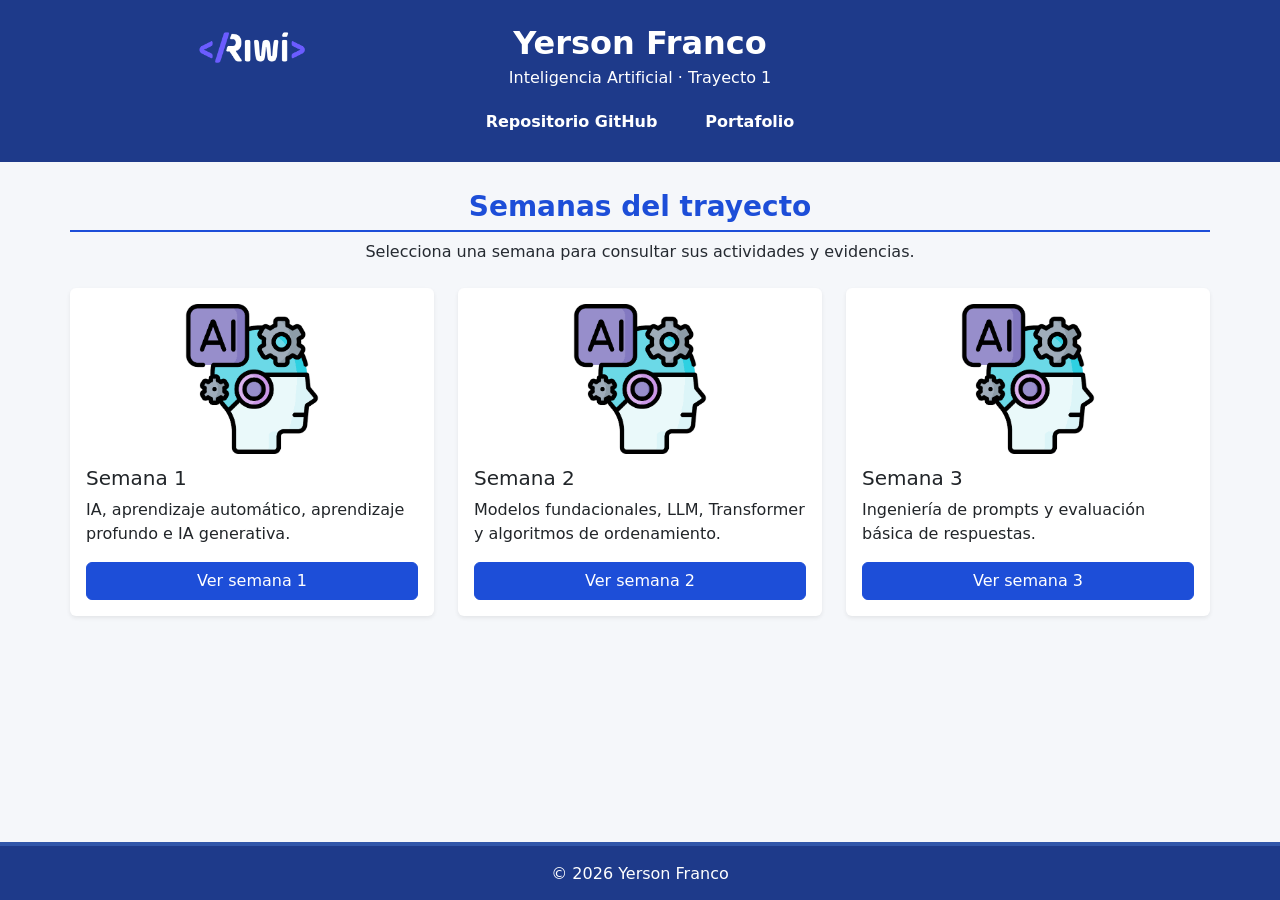
==== index.html @ 140fbae7 "feat: crea la portada y estructura inicial del portafolio de IA" ====
<!DOCTYPE html>
<html lang="es">
<head>
  <meta charset="UTF-8">
  <meta name="viewport" content="width=device-width, initial-scale=1.0">
  <meta name="description" content="Repositorio académico de Inteligencia Artificial, Trayecto 1, de Yerson Franco.">
  <title>Inteligencia Artificial · Trayecto 1 | Yerson Franco</title>
  <link href="https://cdn.jsdelivr.net/npm/bootstrap@5.3.3/dist/css/bootstrap.min.css" rel="stylesheet">
  <link rel="stylesheet" href="css/style.css">
</head>
<body>
  <header class="bg-oscuro text-white text-center py-4 px-3">
    <div class="site-header-brand">
      <img class="riwi-logo" src="img/riwi.png" alt="Logo de Riwi">
      <div>
        <h1 class="h2 fw-bold mb-1">Yerson Franco</h1>
        <p class="mb-3">Inteligencia Artificial · Trayecto 1</p>
      </div>
    </div>
    <nav class="nav justify-content-center gap-3" aria-label="Enlaces del proyecto">
      <a class="nav-link text-white fw-bold py-1" href="https://github.com/YersonFranco/inteligencia_artificial" target="_blank" rel="noopener noreferrer">Repositorio GitHub</a>
      <a class="nav-link text-white fw-bold py-1" href="https://yersonfranco.github.io/Portafolio-web/" target="_blank" rel="noopener noreferrer">Portafolio</a>
    </nav>
  </header>
  <main class="contenido-principal">
    <section aria-labelledby="semanas-title">
      <h2 class="h3 fw-bold titulo-seccion text-center" id="semanas-title">Semanas del trayecto</h2>
      <p class="text-center mb-4">Selecciona una semana para consultar sus actividades y evidencias.</p>
      <div class="row row-cols-1 row-cols-md-3 g-4">
        <div class="col">
          <article class="card h-100 border-0 shadow-sm tarjeta-semana">
            <div class="card-body p-3">
              <img class="icono-semana" src="img/icon.png" alt="Ilustración de algoritmos y programación">
              <h3 class="h5">Semana 1</h3>
              <p>IA, aprendizaje automático, aprendizaje profundo e IA generativa.</p>
              <a class="btn btn-primary w-100" href="trayecto_1/semana_1/index.html">Ver semana 1</a>
            </div>
          </article>
        </div>
        <div class="col">
          <article class="card h-100 border-0 shadow-sm tarjeta-semana">
            <div class="card-body p-3">
              <img class="icono-semana" src="img/icon.png" alt="Ilustración de algoritmos y programación">
              <h3 class="h5">Semana 2</h3>
              <p>Modelos fundacionales, LLM, Transformer y algoritmos de ordenamiento.</p>
              <a class="btn btn-primary w-100" href="trayecto_1/semana_2/index.html">Ver semana 2</a>
            </div>
          </article>
        </div>
        <div class="col">
          <article class="card h-100 border-0 shadow-sm tarjeta-semana">
            <div class="card-body p-3">
              <img class="icono-semana" src="img/icon.png" alt="Ilustración de algoritmos y programación">
              <h3 class="h5">Semana 3</h3>
              <p>Ingeniería de prompts y evaluación básica de respuestas.</p>
              <a class="btn btn-primary w-100" href="trayecto_1/semana_3/index.html">Ver semana 3</a>
            </div>
          </article>
        </div>
      </div>
    </section>
  </main>
  <footer class="pie">
    <p>© 2026 Yerson Franco</p>
  </footer>
</body>
</html>
---- css/style.css ----
:root {
  --bs-primary: #1d4ed8;
  --bs-primary-rgb: 29, 78, 216;
}

html { height: 100%; }

body {
  display: flex;
  flex-direction: column;
  min-height: 100%;
  margin: 0;
  background-color: #f5f7fa;
  color: #252a31;
}

.bg-oscuro {
  background-color: #1e3a8a;
}

.site-header-brand {
  position: relative;
  max-width: 900px;
  margin: 0 auto;
}

.riwi-logo {
  position: absolute;
  top: 50%;
  left: 0;
  width: 124px;
  height: 62px;
  object-fit: contain;
  transform: translateY(-65%);
}

.contenido-principal {
  flex: 1;
  width: min(92%, 1140px);
  margin: 28px auto 36px;
}

.contenedor-semana {
  flex: 1;
  width: min(92%, 900px);
  margin: 28px auto 36px;
}

.titulo-seccion {
  margin-bottom: 8px;
  padding-bottom: 6px;
  border-bottom: 2px solid #1d4ed8;
  color: #1d4ed8;
}

.icono-semana {
  display: block;
  width: 160px;
  height: 150px;
  margin: 0 auto 12px;
  object-fit: contain;
}

.tarjeta-semana {
  display: flex;
  flex-direction: column;
}

.tarjeta-semana .card-body {
  display: flex;
  flex: 1;
  flex-direction: column;
}

.tarjeta-semana .btn {
  margin-top: auto;
}

.contenido-semana {
  padding: 18px;
  border: 0;
  border-radius: 6px;
  background-color: #fff;
  box-shadow: 0 2px 5px #00000018;
}

.enlace-semana {
  color: #1d4ed8;
  font-weight: 600;
  text-decoration: none;
}

.enlace-semana:hover {
  color: #1e3a8a;
  text-decoration: underline;
}

.pie {
  margin-top: auto;
  padding: 16px 16px 14px;
  border-top: 4px solid #3156a9;
  background-color: #1e3a8a;
  color: #fff;
  text-align: center;
}

.pie p { margin: 0; }

.pie small { color: #dce5ff; }

.btn-primary {
  --bs-btn-bg: #1d4ed8;
  --bs-btn-border-color: #1d4ed8;
  --bs-btn-hover-bg: #1e3a8a;
  --bs-btn-hover-border-color: #1e3a8a;
  --bs-btn-active-bg: #1e3a8a;
  --bs-btn-active-border-color: #1e3a8a;
}

.btn:focus-visible,
.nav-link:focus-visible,
.enlace-semana:focus-visible {
  outline: 3px solid #f3c969;
  outline-offset: 3px;
}

@media (max-width: 576px) {
  .riwi-logo {
    position: static;
    display: block;
    width: 112px;
    height: 56px;
    margin: 0 auto 12px;
    transform: none;
  }

  .contenido-principal,
  .contenedor-semana {
    width: 92%;
  }
}
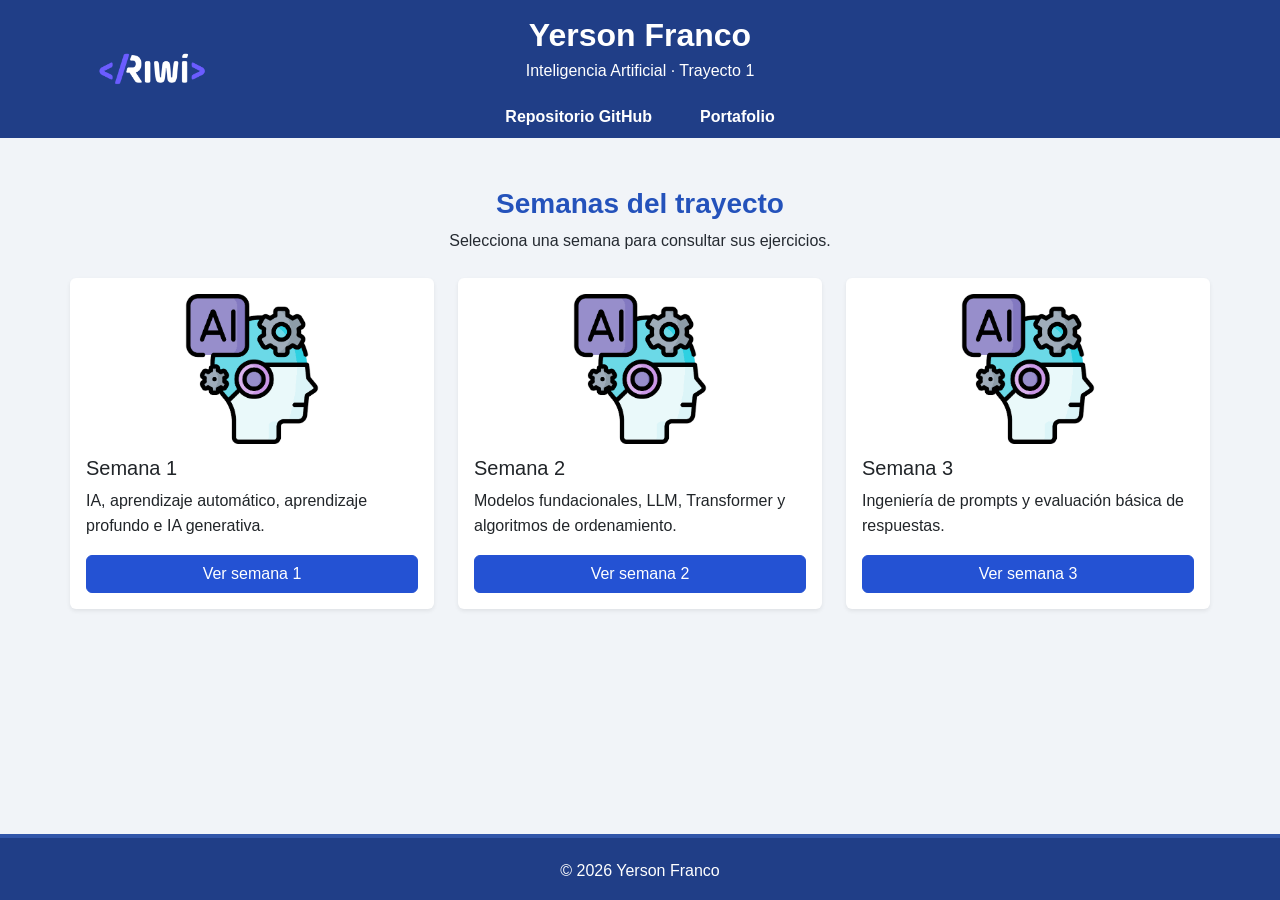
==== commit 0b174357: "style(portada): alinea IA con Algoritmia" ====
--- a/index.html
+++ b/index.html
@@ -24,13 +24,13 @@
   </header>
   <main class="contenido-principal">
     <section aria-labelledby="semanas-title">
-      <h2 class="h3 fw-bold titulo-seccion text-center" id="semanas-title">Semanas del trayecto</h2>
-      <p class="text-center mb-4">Selecciona una semana para consultar sus actividades y evidencias.</p>
+      <h2 class="h3 fw-bold titulo-portada text-center" id="semanas-title">Semanas del trayecto</h2>
+      <p class="text-center mb-4">Selecciona una semana para consultar sus ejercicios.</p>
       <div class="row row-cols-1 row-cols-md-3 g-4">
         <div class="col">
           <article class="card h-100 border-0 shadow-sm tarjeta-semana">
             <div class="card-body p-3">
-              <img class="icono-semana" src="img/icon.png" alt="Ilustración de algoritmos y programación">
+              <img class="icono-semana" src="img/icon.png" alt="Ilustración de inteligencia artificial">
               <h3 class="h5">Semana 1</h3>
               <p>IA, aprendizaje automático, aprendizaje profundo e IA generativa.</p>
               <a class="btn btn-primary w-100" href="trayecto_1/semana_1/index.html">Ver semana 1</a>
@@ -40,7 +40,7 @@
         <div class="col">
           <article class="card h-100 border-0 shadow-sm tarjeta-semana">
             <div class="card-body p-3">
-              <img class="icono-semana" src="img/icon.png" alt="Ilustración de algoritmos y programación">
+              <img class="icono-semana" src="img/icon.png" alt="Ilustración de inteligencia artificial">
               <h3 class="h5">Semana 2</h3>
               <p>Modelos fundacionales, LLM, Transformer y algoritmos de ordenamiento.</p>
               <a class="btn btn-primary w-100" href="trayecto_1/semana_2/index.html">Ver semana 2</a>
@@ -50,7 +50,7 @@
         <div class="col">
           <article class="card h-100 border-0 shadow-sm tarjeta-semana">
             <div class="card-body p-3">
-              <img class="icono-semana" src="img/icon.png" alt="Ilustración de algoritmos y programación">
+              <img class="icono-semana" src="img/icon.png" alt="Ilustración de inteligencia artificial">
               <h3 class="h5">Semana 3</h3>
               <p>Ingeniería de prompts y evaluación básica de respuestas.</p>
               <a class="btn btn-primary w-100" href="trayecto_1/semana_3/index.html">Ver semana 3</a>
--- a/css/style.css
+++ b/css/style.css
@@ -1,6 +1,6 @@
 :root {
-  --bs-primary: #1d4ed8;
-  --bs-primary-rgb: 29, 78, 216;
+  --bs-primary: #2452bb;
+  --bs-primary-rgb: 36, 82, 187;
 }
 
 html { height: 100%; }
@@ -10,34 +10,38 @@
   flex-direction: column;
   min-height: 100%;
   margin: 0;
-  background-color: #f5f7fa;
+  background-color: #f1f4f8;
   color: #252a31;
+  font-family: Arial, sans-serif;
+  line-height: 1.6;
 }
 
 .bg-oscuro {
-  background-color: #1e3a8a;
+  position: relative;
+  padding: 16px 16px 4px !important;
+  background-color: #203e87;
 }
 
 .site-header-brand {
-  position: relative;
-  max-width: 900px;
+  position: static;
+  max-width: 1100px;
   margin: 0 auto;
 }
 
 .riwi-logo {
   position: absolute;
   top: 50%;
-  left: 0;
+  left: max(16px, calc((100% - 1100px) / 2));
   width: 124px;
   height: 62px;
   object-fit: contain;
-  transform: translateY(-65%);
+  transform: translateY(-50%);
 }
 
 .contenido-principal {
   flex: 1;
   width: min(92%, 1140px);
-  margin: 28px auto 36px;
+  margin: 49px auto 36px;
 }
 
 .contenedor-semana {
@@ -50,7 +54,12 @@
   margin-bottom: 8px;
   padding-bottom: 6px;
   border-bottom: 2px solid #1d4ed8;
-  color: #1d4ed8;
+  color: #2452bb;
+}
+
+.titulo-portada {
+  margin-bottom: 8px;
+  color: #2452bb;
 }
 
 .icono-semana {
@@ -97,9 +106,9 @@
 
 .pie {
   margin-top: auto;
-  padding: 16px 16px 14px;
+  padding: 20px 16px 16px;
   border-top: 4px solid #3156a9;
-  background-color: #1e3a8a;
+  background-color: #203e87;
   color: #fff;
   text-align: center;
 }
@@ -108,13 +117,28 @@
 
 .pie small { color: #dce5ff; }
 
+.pie-navegacion {
+  margin-bottom: 8px;
+}
+
+.pie-navegacion a {
+  color: #fff;
+  font-weight: 600;
+  text-decoration: none;
+}
+
+.pie-navegacion a:hover {
+  color: #dce5ff;
+  text-decoration: underline;
+}
+
 .btn-primary {
-  --bs-btn-bg: #1d4ed8;
-  --bs-btn-border-color: #1d4ed8;
-  --bs-btn-hover-bg: #1e3a8a;
-  --bs-btn-hover-border-color: #1e3a8a;
-  --bs-btn-active-bg: #1e3a8a;
-  --bs-btn-active-border-color: #1e3a8a;
+  --bs-btn-bg: #2452d3;
+  --bs-btn-border-color: #2452d3;
+  --bs-btn-hover-bg: #173eaa;
+  --bs-btn-hover-border-color: #173eaa;
+  --bs-btn-active-bg: #173eaa;
+  --bs-btn-active-border-color: #173eaa;
 }
 
 .btn:focus-visible,
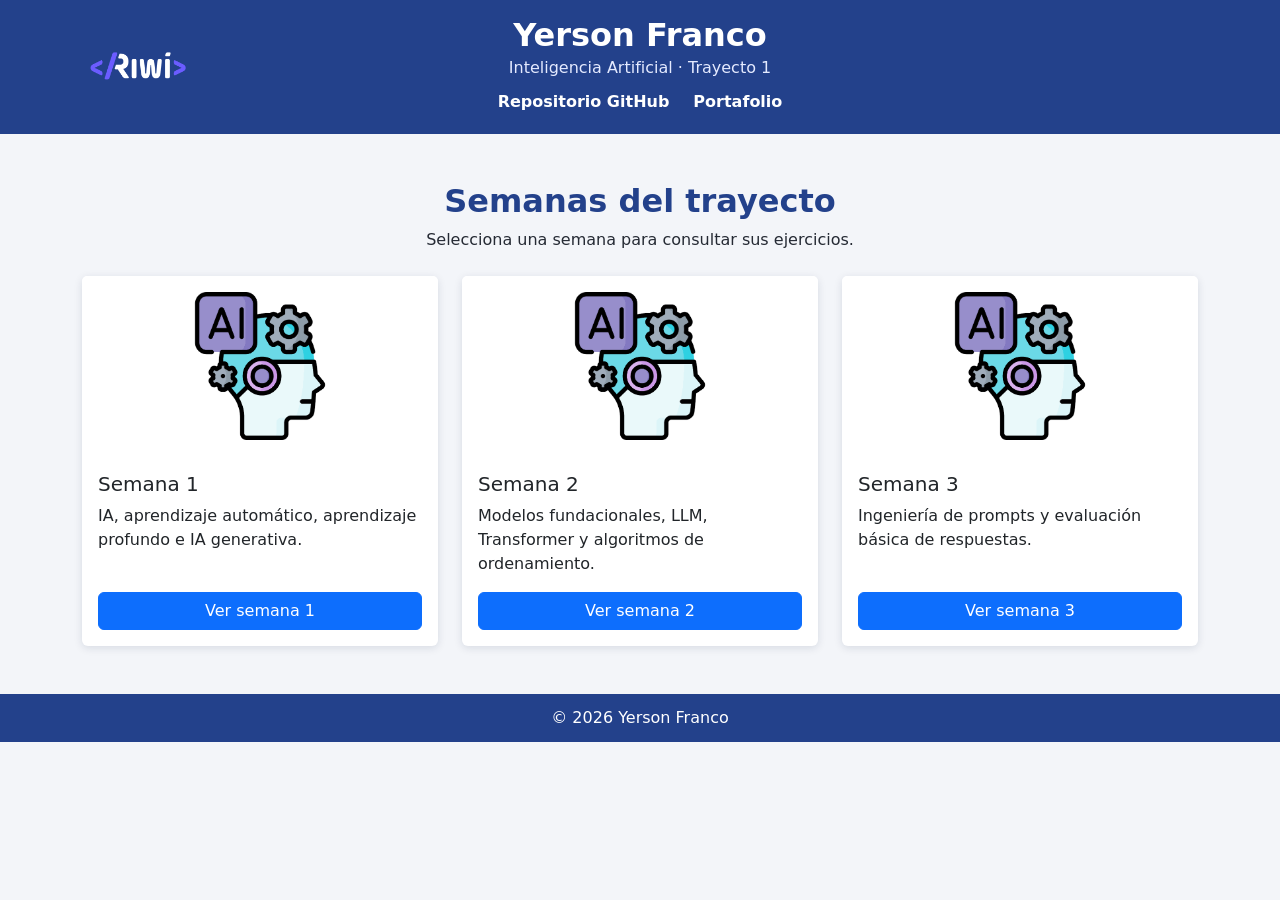
==== commit 97f86c33: "style(portada): replica estructura de Algoritmia" ====
--- a/index.html
+++ b/index.html
@@ -5,55 +5,63 @@
   <meta name="viewport" content="width=device-width, initial-scale=1.0">
   <meta name="description" content="Repositorio académico de Inteligencia Artificial, Trayecto 1, de Yerson Franco.">
   <title>Inteligencia Artificial · Trayecto 1 | Yerson Franco</title>
-  <link href="https://cdn.jsdelivr.net/npm/bootstrap@5.3.3/dist/css/bootstrap.min.css" rel="stylesheet">
+  <link href="https://cdn.jsdelivr.net/npm/bootstrap@5.3.9/dist/css/bootstrap.min.css" rel="stylesheet"
+    integrity="sha384-yEPZ7jP9S0QKiUQ0m3jjsO4ProIW7wvR9gXkI7JOGa2XVsw53Yke2bsdkBbjmmiX" crossorigin="anonymous">
   <link rel="stylesheet" href="css/style.css">
 </head>
 <body>
-  <header class="bg-oscuro text-white text-center py-4 px-3">
-    <div class="site-header-brand">
-      <img class="riwi-logo" src="img/riwi.png" alt="Logo de Riwi">
-      <div>
-        <h1 class="h2 fw-bold mb-1">Yerson Franco</h1>
-        <p class="mb-3">Inteligencia Artificial · Trayecto 1</p>
+  <header class="encabezado text-white">
+    <div class="container">
+      <div class="row align-items-center text-center">
+        <div class="col-12 col-md-3 text-md-start">
+          <img class="logo-riwi" src="img/riwi.png" alt="Riwi">
+        </div>
+        <div class="col-12 col-md-6">
+          <h1>Yerson Franco</h1>
+          <p class="encabezado-subtitulo">Inteligencia Artificial · Trayecto 1</p>
+          <nav class="enlaces-proyecto d-flex flex-wrap justify-content-center gap-4" aria-label="Enlaces del proyecto">
+            <a href="https://github.com/YersonFranco/inteligencia_artificial" target="_blank" rel="noopener noreferrer">Repositorio GitHub</a>
+            <a href="https://yersonfranco.github.io/Portafolio-web/" target="_blank" rel="noopener noreferrer">Portafolio</a>
+          </nav>
+        </div>
+        <div class="col-md-3 d-none d-md-block" aria-hidden="true"></div>
       </div>
     </div>
-    <nav class="nav justify-content-center gap-3" aria-label="Enlaces del proyecto">
-      <a class="nav-link text-white fw-bold py-1" href="https://github.com/YersonFranco/inteligencia_artificial" target="_blank" rel="noopener noreferrer">Repositorio GitHub</a>
-      <a class="nav-link text-white fw-bold py-1" href="https://yersonfranco.github.io/Portafolio-web/" target="_blank" rel="noopener noreferrer">Portafolio</a>
-    </nav>
   </header>
-  <main class="contenido-principal">
+  <main class="container py-5">
     <section aria-labelledby="semanas-title">
-      <h2 class="h3 fw-bold titulo-portada text-center" id="semanas-title">Semanas del trayecto</h2>
-      <p class="text-center mb-4">Selecciona una semana para consultar sus ejercicios.</p>
-      <div class="row row-cols-1 row-cols-md-3 g-4">
-        <div class="col">
-          <article class="card h-100 border-0 shadow-sm tarjeta-semana">
-            <div class="card-body p-3">
-              <img class="icono-semana" src="img/icon.png" alt="Ilustración de inteligencia artificial">
-              <h3 class="h5">Semana 1</h3>
-              <p>IA, aprendizaje automático, aprendizaje profundo e IA generativa.</p>
-              <a class="btn btn-primary w-100" href="trayecto_1/semana_1/index.html">Ver semana 1</a>
+      <div class="text-center mb-4">
+        <h2 id="semanas-title" class="titulo-portada">Semanas del trayecto</h2>
+        <p class="mb-0">Selecciona una semana para consultar sus ejercicios.</p>
+      </div>
+      <div class="row g-4">
+        <div class="col-12 col-md-6 col-lg-4">
+          <article class="card tarjeta-semana h-100">
+            <img src="img/icon.png" class="card-img-top imagen-tarjeta" alt="Ilustración de inteligencia artificial">
+            <div class="card-body d-flex flex-column">
+              <h3 class="card-title h5">Semana 1</h3>
+              <p class="card-text">IA, aprendizaje automático, aprendizaje profundo e IA generativa.</p>
+              <a class="btn btn-primary mt-auto" href="trayecto_1/semana_1/index.html">Ver semana 1</a>
             </div>
           </article>
         </div>
-        <div class="col">
-          <article class="card h-100 border-0 shadow-sm tarjeta-semana">
-            <div class="card-body p-3">
-              <img class="icono-semana" src="img/icon.png" alt="Ilustración de inteligencia artificial">
-              <h3 class="h5">Semana 2</h3>
-              <p>Modelos fundacionales, LLM, Transformer y algoritmos de ordenamiento.</p>
-              <a class="btn btn-primary w-100" href="trayecto_1/semana_2/index.html">Ver semana 2</a>
+        <div class="col-12 col-md-6 col-lg-4">
+          <article class="card tarjeta-semana h-100">
+            <img src="img/icon.png" class="card-img-top imagen-tarjeta" alt="Ilustración de inteligencia artificial">
+            <div class="card-body d-flex flex-column">
+              <h3 class="card-title h5">Semana 2</h3>
+              <p class="card-text">Modelos fundacionales, LLM, Transformer y algoritmos de ordenamiento.</p>
+              <a class="btn btn-primary mt-auto" href="trayecto_1/semana_2/index.html">Ver semana 2</a>
             </div>
           </article>
         </div>
-        <div class="col">
-          <article class="card h-100 border-0 shadow-sm tarjeta-semana">
-            <div class="card-body p-3">
-              <img class="icono-semana" src="img/icon.png" alt="Ilustración de inteligencia artificial">
-              <h3 class="h5">Semana 3</h3>
-              <p>Ingeniería de prompts y evaluación básica de respuestas.</p>
-              <a class="btn btn-primary w-100" href="trayecto_1/semana_3/index.html">Ver semana 3</a>
+        <div class="col-12 col-md-6 col-lg-4">
+          <article class="card tarjeta-semana h-100">
+            <img src="img/icon.png" class="card-img-top imagen-tarjeta" alt="Ilustración de inteligencia artificial">
+            <div class="card-body d-flex flex-column">
+              <h3 class="card-title h5">Semana 3</h3>
+              <p class="card-text">Ingeniería de prompts y evaluación básica de respuestas.</p>
+              <a class="btn btn-primary mt-auto" href="trayecto_1/semana_3/index.html">Ver semana 3</a>
             </div>
           </article>
         </div>
@@ -61,7 +69,10 @@
     </section>
   </main>
   <footer class="pie">
-    <p>© 2026 Yerson Franco</p>
+    <p class="mb-0">&copy; 2026 Yerson Franco</p>
   </footer>
+  <script src="https://cdn.jsdelivr.net/npm/bootstrap@5.3.9/dist/js/bootstrap.bundle.min.js"
+    integrity="sha384-WyOxWvTyr1QaMPfiPJSv76iReVthorl5uWlFtZPyK0IEB0hGzo9y5Bp9mYanr8Bu"
+    crossorigin="anonymous"></script>
 </body>
 </html>
--- a/css/style.css
+++ b/css/style.css
@@ -1,6 +1,6 @@
 :root {
-  --bs-primary: #2452bb;
-  --bs-primary-rgb: 36, 82, 187;
+  --bs-primary: #0d6efd;
+  --bs-primary-rgb: 13, 110, 253;
 }
 
 html { height: 100%; }
@@ -10,38 +10,35 @@
   flex-direction: column;
   min-height: 100%;
   margin: 0;
-  background-color: #f1f4f8;
-  color: #252a31;
-  font-family: Arial, sans-serif;
-  line-height: 1.6;
+  background-color: #f3f5f9;
+  color: #252a34;
 }
 
 .bg-oscuro {
   position: relative;
-  padding: 16px 16px 4px !important;
-  background-color: #203e87;
+  background-color: #23418b;
 }
 
 .site-header-brand {
-  position: static;
-  max-width: 1100px;
+  position: relative;
+  max-width: 900px;
   margin: 0 auto;
 }
 
 .riwi-logo {
   position: absolute;
   top: 50%;
-  left: max(16px, calc((100% - 1100px) / 2));
+  left: 0;
   width: 124px;
   height: 62px;
   object-fit: contain;
-  transform: translateY(-50%);
+  transform: translateY(-65%);
 }
 
 .contenido-principal {
   flex: 1;
   width: min(92%, 1140px);
-  margin: 49px auto 36px;
+  margin: 28px auto 36px;
 }
 
 .contenedor-semana {
@@ -53,13 +50,13 @@
 .titulo-seccion {
   margin-bottom: 8px;
   padding-bottom: 6px;
-  border-bottom: 2px solid #1d4ed8;
+  border-bottom: 2px solid #2452bb;
   color: #2452bb;
 }
 
 .titulo-portada {
-  margin-bottom: 8px;
-  color: #2452bb;
+  color: #23418b;
+  font-weight: 700;
 }
 
 .icono-semana {
@@ -73,7 +70,12 @@
 .tarjeta-semana {
   display: flex;
   flex-direction: column;
-}
+  border: 0;
+  box-shadow: 0 2px 8px rgba(20, 35, 65, 0.12);
+  transition: transform 0.2s ease;
+}
+
+.tarjeta-semana:hover { transform: translateY(-4px); }
 
 .tarjeta-semana .card-body {
   display: flex;
@@ -83,6 +85,14 @@
 
 .tarjeta-semana .btn {
   margin-top: auto;
+}
+
+.imagen-tarjeta {
+  width: 100%;
+  height: 180px;
+  padding: 1rem;
+  object-fit: contain;
+  background-color: #fff;
 }
 
 .contenido-semana {
@@ -106,9 +116,8 @@
 
 .pie {
   margin-top: auto;
-  padding: 20px 16px 16px;
-  border-top: 4px solid #3156a9;
-  background-color: #203e87;
+  padding: .75rem 0;
+  background-color: #23418b;
   color: #fff;
   text-align: center;
 }
@@ -132,18 +141,10 @@
   text-decoration: underline;
 }
 
-.btn-primary {
-  --bs-btn-bg: #2452d3;
-  --bs-btn-border-color: #2452d3;
-  --bs-btn-hover-bg: #173eaa;
-  --bs-btn-hover-border-color: #173eaa;
-  --bs-btn-active-bg: #173eaa;
-  --bs-btn-active-border-color: #173eaa;
-}
-
 .btn:focus-visible,
 .nav-link:focus-visible,
-.enlace-semana:focus-visible {
+.enlace-semana:focus-visible,
+.enlaces-proyecto a:focus-visible {
   outline: 3px solid #f3c969;
   outline-offset: 3px;
 }
@@ -163,3 +164,53 @@
     width: 92%;
   }
 }
+
+.encabezado,
+.pie {
+  background-color: #23418b;
+  color: #fff;
+}
+
+.encabezado { padding: 1rem 0 1.1rem; }
+
+.logo-riwi {
+  display: inline-block;
+  width: 112px;
+  max-width: 100%;
+  height: auto;
+}
+
+.encabezado h1 {
+  margin: 0;
+  font-size: 2rem;
+  font-weight: 700;
+}
+
+.encabezado-subtitulo {
+  margin: .1rem 0 .5rem;
+  color: #e4eaff;
+}
+
+.enlaces-proyecto a {
+  padding: .1rem 0;
+  border-bottom: 1px solid transparent;
+  color: #fff;
+  font-weight: 600;
+  text-decoration: none;
+}
+
+.enlaces-proyecto a:hover { border-bottom-color: #fff; }
+
+.pie {
+  margin-top: 0;
+  border: 0;
+}
+
+@media (max-width: 767.98px) {
+  .logo-riwi {
+    width: 100px;
+    margin-bottom: .5rem;
+  }
+
+  .encabezado h1 { font-size: 1.75rem; }
+}
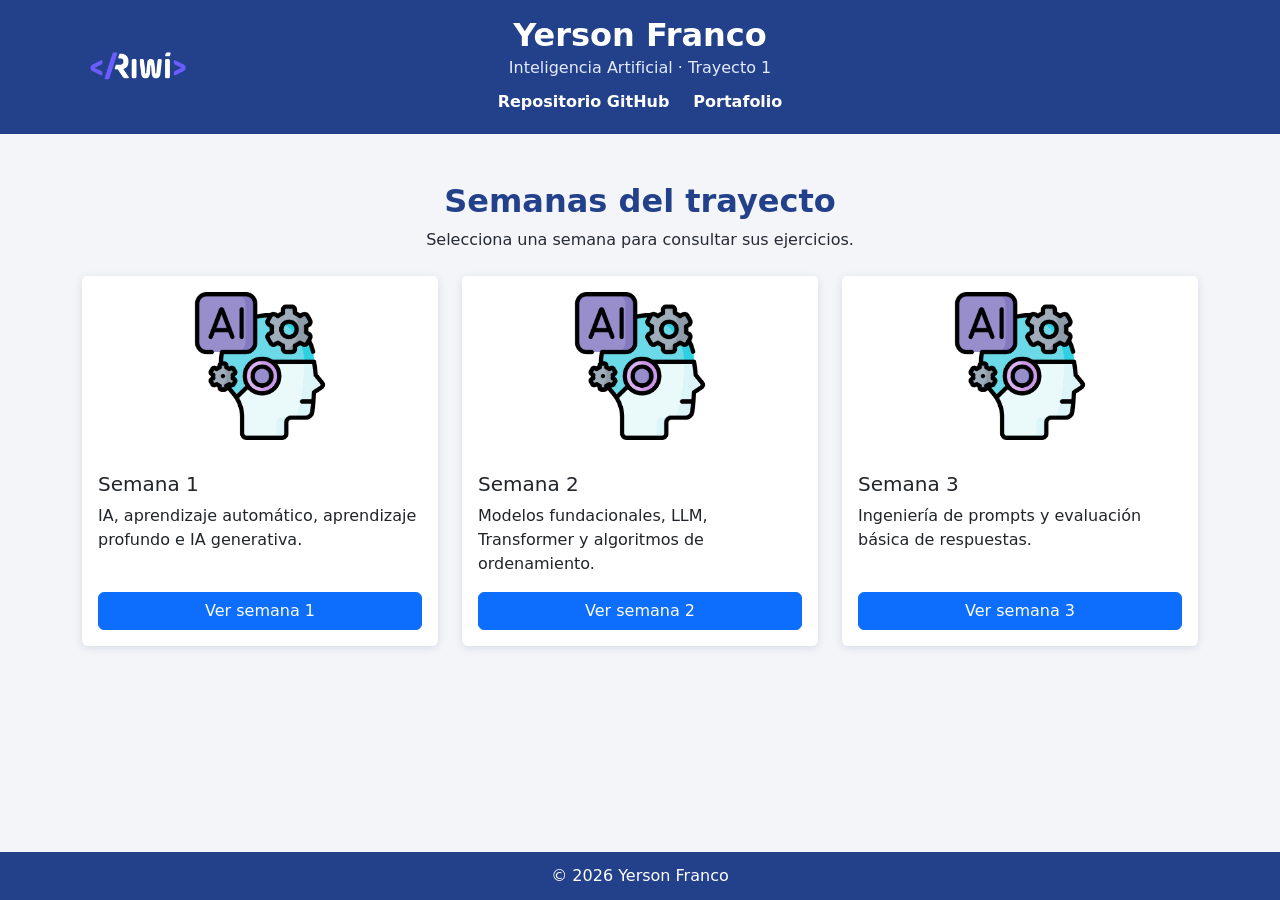
==== commit 3ae4494a: "feat(navegacion): conecta las semanas de IA" ====
--- a/index.html
+++ b/index.html
@@ -21,7 +21,7 @@
           <p class="encabezado-subtitulo">Inteligencia Artificial · Trayecto 1</p>
           <nav class="enlaces-proyecto d-flex flex-wrap justify-content-center gap-4" aria-label="Enlaces del proyecto">
             <a href="https://github.com/YersonFranco/inteligencia_artificial" target="_blank" rel="noopener noreferrer">Repositorio GitHub</a>
-            <a href="https://yersonfranco.github.io/Portafolio-web/" target="_blank" rel="noopener noreferrer">Portafolio</a>
+            <a href="https://yersonfranco.github.io/Portafolio-web/">Portafolio</a>
           </nav>
         </div>
         <div class="col-md-3 d-none d-md-block" aria-hidden="true"></div>
--- a/css/style.css
+++ b/css/style.css
@@ -13,6 +13,8 @@
   background-color: #f3f5f9;
   color: #252a34;
 }
+
+main { flex: 1; }
 
 .bg-oscuro {
   position: relative;
@@ -173,6 +175,18 @@
 
 .encabezado { padding: 1rem 0 1.1rem; }
 
+.encabezado-semana {
+  padding: .65rem 0 1rem;
+  text-align: center;
+}
+
+.encabezado-semana h1 { margin: 0; }
+
+.encabezado-semana .encabezado-subtitulo {
+  margin: .15rem 0 0;
+  color: #e4eaff;
+}
+
 .logo-riwi {
   display: inline-block;
   width: 112px;
@@ -201,6 +215,36 @@
 
 .enlaces-proyecto a:hover { border-bottom-color: #fff; }
 
+.navegacion-semanas {
+  display: grid;
+  grid-template-columns: 1fr 1fr 1fr;
+  align-items: center;
+  gap: .75rem;
+  width: 100%;
+  margin: 0 auto .35rem;
+  padding-top: .15rem;
+  padding-bottom: .15rem;
+}
+
+.navegacion-semanas a {
+  color: #fff;
+  text-decoration: none;
+}
+
+.navegacion-semanas a:hover { text-decoration: underline; }
+
+.navegacion-anterior { justify-self: start; }
+
+.navegacion-centro {
+  justify-self: center;
+  text-align: center;
+}
+
+.navegacion-siguiente {
+  justify-self: end;
+  text-align: right;
+}
+
 .pie {
   margin-top: 0;
   border: 0;
@@ -214,3 +258,10 @@
 
   .encabezado h1 { font-size: 1.75rem; }
 }
+
+@media (max-width: 600px) {
+  .navegacion-semanas {
+    gap: .35rem;
+    font-size: .8rem;
+  }
+}
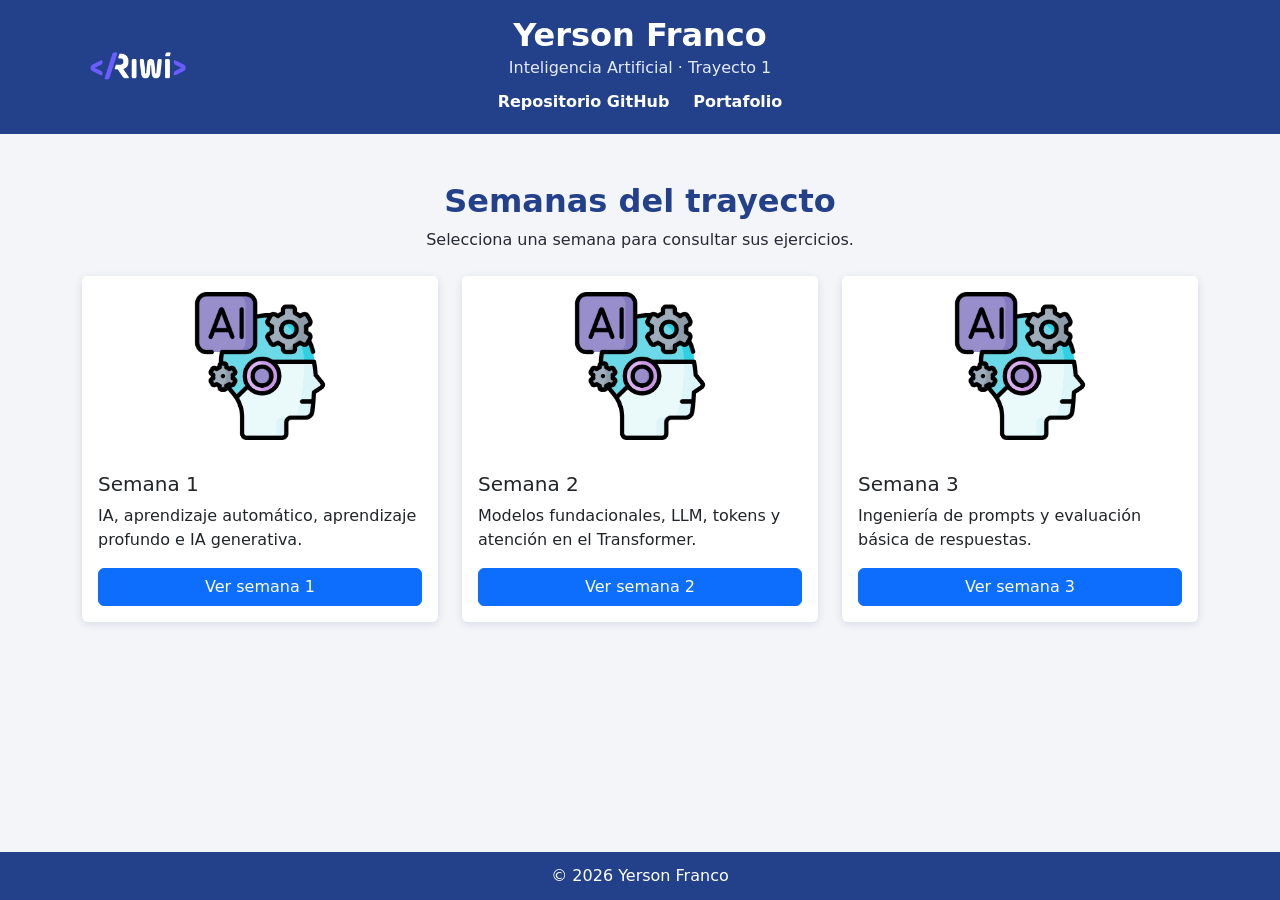
==== commit 4b93bbff: "feat(semana_2): documenta fundamentos de LLM" ====
--- a/index.html
+++ b/index.html
@@ -50,7 +50,7 @@
             <img src="img/icon.png" class="card-img-top imagen-tarjeta" alt="Ilustración de inteligencia artificial">
             <div class="card-body d-flex flex-column">
               <h3 class="card-title h5">Semana 2</h3>
-              <p class="card-text">Modelos fundacionales, LLM, Transformer y algoritmos de ordenamiento.</p>
+              <p class="card-text">Modelos fundacionales, LLM, tokens y atención en el Transformer.</p>
               <a class="btn btn-primary mt-auto" href="trayecto_1/semana_2/index.html">Ver semana 2</a>
             </div>
           </article>
